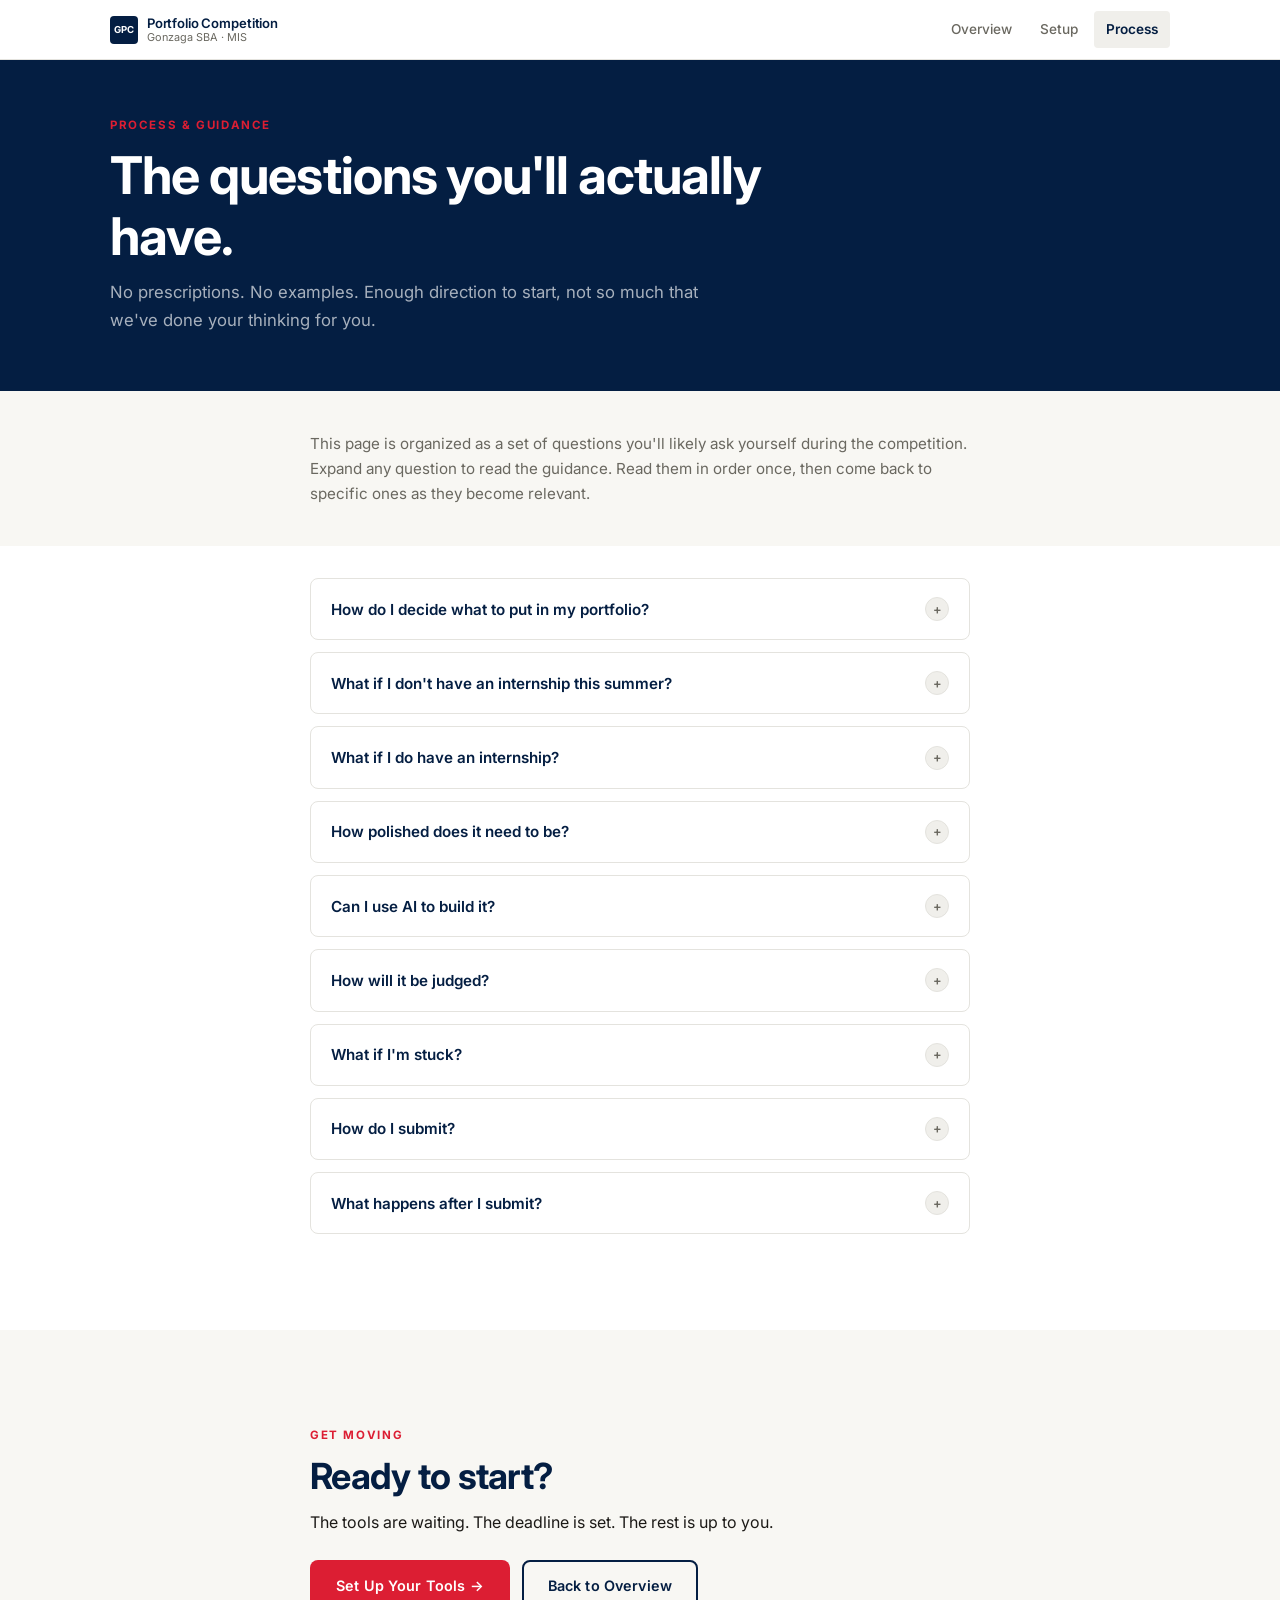
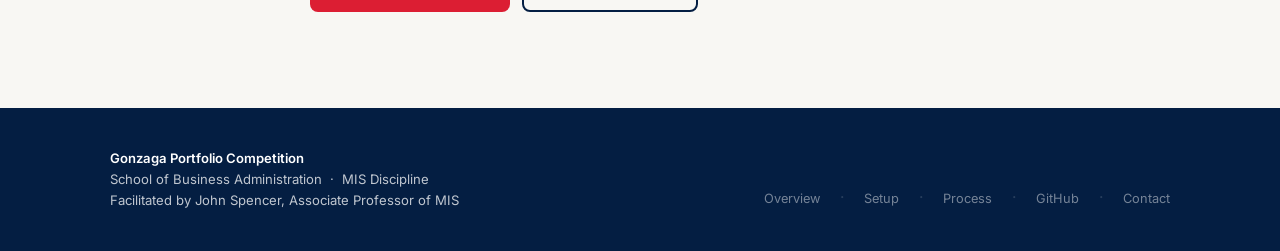
==== process.html @ 70450b55 "Initial build: three-page Gonzaga Portfolio Competition site - index.html: full landing page with he" ====
<!DOCTYPE html>
<html lang="en">
<head>
  <meta charset="UTF-8">
  <meta name="viewport" content="width=device-width, initial-scale=1.0">
  <title>Process &amp; Guidance — Gonzaga Portfolio Competition</title>
  <meta name="description" content="Answers to the questions you'll actually have. How to decide what to build, what counts as polished, how to use AI, and how to submit.">
  <link rel="preconnect" href="https://fonts.googleapis.com">
  <link rel="preconnect" href="https://fonts.gstatic.com" crossorigin>
  <link href="https://fonts.googleapis.com/css2?family=Inter:wght@400;500;600;700&display=swap" rel="stylesheet">
  <link rel="stylesheet" href="css/style.css">
</head>
<body>

<!-- ── Navigation ──────────────────────────────────────────── -->
<nav class="site-nav" aria-label="Site navigation">
  <div class="container nav-inner">
    <a href="index.html" class="nav-logo" aria-label="Gonzaga Portfolio Competition home">
      <div class="nav-logo-mark" aria-hidden="true"><span>GPC</span></div>
      <div class="nav-logo-text">
        Portfolio Competition
        <small>Gonzaga SBA · MIS</small>
      </div>
    </a>
    <button class="nav-toggle" aria-expanded="false" aria-controls="nav-links" aria-label="Toggle navigation">
      <svg width="20" height="20" viewBox="0 0 20 20" fill="currentColor" aria-hidden="true">
        <path d="M2 5h16M2 10h16M2 15h16" stroke="currentColor" stroke-width="2" stroke-linecap="round" fill="none"/>
      </svg>
    </button>
    <ul class="nav-links" id="nav-links">
      <li><a href="index.html"   class="nav-link">Overview</a></li>
      <li><a href="setup.html"   class="nav-link">Setup</a></li>
      <li><a href="process.html" class="nav-link" aria-current="page">Process</a></li>
    </ul>
  </div>
</nav>

<main id="main-content">

  <!-- ── Page Hero ─────────────────────────────────────────── -->
  <section class="page-hero">
    <div class="container">
      <span class="section-label">Process &amp; Guidance</span>
      <h1>The questions you'll actually have.</h1>
      <p class="page-hero-sub">
        No prescriptions. No examples. Enough direction to start, not so much
        that we've done your thinking for you.
      </p>
    </div>
  </section>

  <!-- ── Intro Note ────────────────────────────────────────── -->
  <section class="section section--cream" style="padding-block: 2.5rem;">
    <div class="container-narrow">
      <p style="font-size:.95rem; color:var(--gray-600);">
        This page is organized as a set of questions you'll likely ask yourself during the competition.
        Expand any question to read the guidance. Read them in order once, then come back to specific
        ones as they become relevant.
      </p>
    </div>
  </section>

  <!-- ── FAQ Accordion ─────────────────────────────────────── -->
  <section class="section" id="faq" style="padding-top: 2rem;">
    <div class="container-narrow">
      <div class="faq-list">

        <!-- Q1 -->
        <details class="faq-item" id="what-to-include">
          <summary class="faq-q">
            <span>How do I decide what to put in my portfolio?</span>
            <span class="faq-icon" aria-hidden="true">+</span>
          </summary>
          <div class="faq-a">
            <p>
              Start with this question: <em>What do I want someone to think about me after spending
              five minutes on this site?</em> That's your north star. Everything you include either
              supports that answer or it doesn't.
            </p>
            <p>
              A few questions worth sitting with:
            </p>
            <ul>
              <li>What work have you done that you're genuinely proud of — not just "it was fine" but actually proud?</li>
              <li>What problems have you solved that took real thinking?</li>
              <li>What are you curious about right now, that a stranger might find interesting or surprising?</li>
              <li>What do you want to learn this summer? Could that learning process itself be a portfolio piece?</li>
            </ul>
            <p>
              You don't need a lot of pieces. You need a few pieces that are honest, specific, and
              well-documented. A single project explained clearly is stronger than five projects
              summarized vaguely.
            </p>
            <div class="callout callout--story">
              <div class="callout-label">📌 Intentional lack of examples</div>
              <p>
                We are not providing example portfolios. Looking at examples before you've done
                your own thinking anchors you to someone else's decisions. Figure out what
                <em>you</em> would build first, then look at examples for execution techniques —
                not direction.
              </p>
            </div>
          </div>
        </details>

        <!-- Q2 -->
        <details class="faq-item" id="no-internship">
          <summary class="faq-q">
            <span>What if I don't have an internship this summer?</span>
            <span class="faq-icon" aria-hidden="true">+</span>
          </summary>
          <div class="faq-a">
            <p>
              Then you build a passion project — and it's equally valid for this competition. Equally.
            </p>
            <p>
              A passion project is something you build because you're genuinely curious about a
              problem or question. It could be:
            </p>
            <ul>
              <li>Analyzing a dataset about something you care about and publishing your findings</li>
              <li>Building a tool that solves a real problem in your life or community</li>
              <li>Learning a skill (a programming language, a design tool, a framework) and documenting the process</li>
              <li>Exploring a question — economic, social, technical — and writing up what you found</li>
            </ul>
            <p>
              The test isn't "did I have a professional sponsor?" The test is "did I do real work, think
              hard, and document it honestly?" Passion projects often show <em>more</em> initiative than
              internship documentation because they're entirely self-directed.
            </p>
            <p>
              Start by getting curious. What's a problem you've encountered recently that you wanted to understand
              better? That's usually the best starting point.
            </p>
          </div>
        </details>

        <!-- Q3 -->
        <details class="faq-item" id="internship">
          <summary class="faq-q">
            <span>What if I do have an internship?</span>
            <span class="faq-icon" aria-hidden="true">+</span>
          </summary>
          <div class="faq-a">
            <p>
              Great — now you need to be thoughtful about what you can share publicly.
            </p>
            <p>
              <strong>Check with your employer first.</strong> Many companies have NDAs or confidentiality
              policies that restrict what you can publish. Read anything you signed when you started. When
              in doubt, ask your supervisor or HR: "I'm building a portfolio project — is there a policy
              about what I can share publicly from my work here?"
            </p>
            <p>
              Most employers are supportive of students building portfolios, especially if you:
            </p>
            <ul>
              <li>Anonymize sensitive data (remove client names, internal figures, proprietary details)</li>
              <li>Describe the <em>type</em> of work rather than exposing the <em>specifics</em></li>
              <li>Focus on your thinking process and contribution, not the company's confidential information</li>
              <li>Get explicit approval before publishing anything that references the company</li>
            </ul>
            <p>
              A well-documented case study that anonymizes client details can actually demonstrate
              more sophistication than raw screenshots — it shows you understand the professional
              context of what you're sharing.
            </p>
          </div>
        </details>

        <!-- Q4 -->
        <details class="faq-item" id="polish">
          <summary class="faq-q">
            <span>How polished does it need to be?</span>
            <span class="faq-icon" aria-hidden="true">+</span>
          </summary>
          <div class="faq-a">
            <p>
              Here's the principle: <strong>more work you do, the simpler it needs to look.</strong>
            </p>
            <p>
              A portfolio loaded with animations, gradients, and clutter usually signals that the
              creator is compensating for the absence of real content. A clean, spare portfolio with
              strong work underneath it signals confidence. It says: <em>the work is what matters here.</em>
            </p>
            <p>
              Polished doesn't mean elaborate. It means:
            </p>
            <ul>
              <li>Everything loads</li>
              <li>Nothing is broken on mobile</li>
              <li>Text is readable — good contrast, reasonable font size</li>
              <li>The structure is clear — a reviewer can find what they're looking for</li>
              <li>You've written enough context that the work speaks for itself</li>
            </ul>
            <p>
              The last point is the one most people skip. A portfolio piece without context is just
              a screenshot. Tell the reviewer: what was the problem, what did you do, what happened,
              what did you learn. Four sentences is often enough.
            </p>
          </div>
        </details>

        <!-- Q5 -->
        <details class="faq-item" id="ai-use">
          <summary class="faq-q">
            <span>Can I use AI to build it?</span>
            <span class="faq-icon" aria-hidden="true">+</span>
          </summary>
          <div class="faq-a">
            <p>
              Yes — and you should. Here's the honest framing:
            </p>
            <p>
              <strong>AI amplifies the work you put in.</strong> If you've thought hard about what
              you want to build, who you are, and what you want to communicate — AI will help you
              execute that faster and better than you could alone. If you haven't done that thinking,
              AI will produce generic output that communicates nothing about you specifically.
            </p>
            <p>
              AI is a collaborator, not a substitute for judgment. It can:
            </p>
            <ul>
              <li>Write and debug HTML/CSS you direct it to write</li>
              <li>Suggest structure when you describe what you're trying to communicate</li>
              <li>Help you refine language when you've already said what you mean</li>
              <li>Explain concepts and errors when you're stuck</li>
            </ul>
            <p>
              What it cannot do: decide what's interesting about you, figure out what you actually
              built, or produce something honest without honest input. The thinking is still yours.
            </p>
            <p>
              Reviewers will be evaluating authenticity and clarity of thought. Work that reads as
              generic AI output without real substance will be recognized as exactly that.
            </p>
          </div>
        </details>

        <!-- Q6 -->
        <details class="faq-item" id="judging">
          <summary class="faq-q">
            <span>How will it be judged?</span>
            <span class="faq-icon" aria-hidden="true">+</span>
          </summary>
          <div class="faq-a">
            <!-- TODO: Confirm reviewer composition — faculty / alumni / students — and update this section -->
            <p>
              Reviewers will include a mix of faculty, alumni, and/or students (composition to be confirmed).
              Each category is evaluated on its own criteria, but across all categories reviewers will be
              looking for:
            </p>
            <ul>
              <li><strong>Clarity of thinking</strong> — is it clear what you did, why, and what happened?</li>
              <li><strong>Quality of execution</strong> — does it work? Is it coherent? Does it reflect care?</li>
              <li><strong>Authenticity</strong> — does this feel like a real person's real work, or a performance?</li>
              <li><strong>Communication</strong> — does the portfolio tell a story that a stranger can follow?</li>
            </ul>
            <p>
              For each category specifically:
            </p>
            <ul>
              <li><strong>Best Professional Portfolio:</strong> Evidence of real impact, professional quality deliverables, clear client or project context</li>
              <li><strong>Best Professional + Personal Mix:</strong> Balance and authenticity — does the mix feel intentional and genuinely revealing of who you are?</li>
              <li><strong>Best Designed:</strong> Visual hierarchy, typography, layout, mobile experience — design as communication, not decoration</li>
              <li><strong>Deepest Problem-Solving:</strong> Is the problem real and hard? Is the approach rigorous or creative? Is the work documented in a way that shows thinking, not just output?</li>
            </ul>
          </div>
        </details>

        <!-- Q7 -->
        <details class="faq-item" id="stuck">
          <summary class="faq-q">
            <span>What if I'm stuck?</span>
            <span class="faq-icon" aria-hidden="true">+</span>
          </summary>
          <div class="faq-a">
            <p>
              Being stuck is a normal state. Here's a productive sequence:
            </p>
            <ol>
              <li>
                <strong>Ask Claude Code.</strong> Describe what you're trying to do, what you've tried,
                and what the result was. Be specific. Vague questions get vague answers.
              </li>
              <li>
                <strong>Search the web.</strong> If you hit a technical error, copy the exact error message
                into Google. If you have a conceptual question, try phrasing it several different ways.
                Stack Overflow and GitHub Docs are excellent resources.
              </li>
              <li>
                <strong>Ask a peer.</strong> Not "can you do this for me" but "I'm trying to X, I've tried
                Y and Z, and I'm stuck — does this make sense to you?" Explaining a problem out loud
                often solves it.
              </li>
              <li>
                <strong>Take a break and come back.</strong> This is not a platitude — many problems that
                feel unsolvable after 30 minutes resolve themselves after sleep.
              </li>
            </ol>
            <p>
              The discomfort of being stuck is not a sign you're doing it wrong. It's the feeling
              of learning. Every professional developer gets stuck multiple times a day.
            </p>
          </div>
        </details>

        <!-- Q8 -->
        <details class="faq-item" id="submission">
          <summary class="faq-q">
            <span>How do I submit?</span>
            <span class="faq-icon" aria-hidden="true">+</span>
          </summary>
          <div class="faq-a">
            <!-- TODO: Replace with actual submission mechanism — form, email, or GitHub PR -->
            <!-- TODO: Confirm exact deadline (start of fall semester) -->
            <p>
              Submit your GitHub Pages URL (e.g., <code>https://your-username.github.io</code>) via
              [submission form / email — details to be confirmed]. Check back here before the deadline
              for the final submission instructions.
            </p>
            <p>
              When you submit, you'll also indicate which category you're entering. If your portfolio
              could reasonably compete in multiple categories, you may note your primary and secondary
              preference.
            </p>
            <p>
              <strong>Deadline:</strong> Start of fall semester [exact date to be confirmed].
            </p>
            <p>
              There are no extensions. The deadline is the deadline. If you haven't launched
              something by then, you haven't submitted — and the goal of launching something is more
              important than waiting until it's perfect.
            </p>
          </div>
        </details>

        <!-- Q9 -->
        <details class="faq-item" id="after-submission">
          <summary class="faq-q">
            <span>What happens after I submit?</span>
            <span class="faq-icon" aria-hidden="true">+</span>
          </summary>
          <div class="faq-a">
            <!-- TODO: Confirm review timeline and celebration event details -->
            <p>
              After the submission deadline, reviewers will evaluate entries against the criteria for
              each category. Review will happen within a few weeks of the deadline — exact timeline
              to be confirmed.
            </p>
            <p>
              Winners will be announced at a celebratory event (details to be confirmed) shortly after
              the review period. All entrants are invited.
            </p>
            <p>
              But here's what's true regardless of the outcome: you built something, you shipped it,
              and you have a live URL. The competition is a frame. The portfolio is the point.
            </p>
          </div>
        </details>

      </div><!-- /faq-list -->
    </div>
  </section>

  <!-- ── Bottom CTA ─────────────────────────────────────────── -->
  <section class="section cta-section" id="ready">
    <div class="container-narrow">
      <span class="section-label">Get Moving</span>
      <h2>Ready to start?</h2>
      <p class="mt-sm">
        The tools are waiting. The deadline is set. The rest is up to you.
      </p>
      <div class="hero-cta mt-md">
        <a href="setup.html" class="btn btn--primary">Set Up Your Tools →</a>
        <a href="index.html" class="btn btn--secondary">Back to Overview</a>
      </div>
    </div>
  </section>

</main>

<!-- ── Footer ────────────────────────────────────────────────── -->
<footer class="site-footer">
  <div class="container footer-inner">
    <div class="footer-brand">
      <strong>Gonzaga Portfolio Competition</strong><br>
      School of Business Administration &nbsp;·&nbsp; MIS Discipline<br>
      Facilitated by John Spencer, Associate Professor of MIS
    </div>
    <nav aria-label="Footer navigation">
      <ul class="footer-links">
        <li><a href="index.html">Overview</a></li>
        <li class="footer-divider" aria-hidden="true">·</li>
        <li><a href="setup.html">Setup</a></li>
        <li class="footer-divider" aria-hidden="true">·</li>
        <li><a href="process.html">Process</a></li>
        <li class="footer-divider" aria-hidden="true">·</li>
        <li><a href="#" aria-label="GitHub repository (link coming soon)">GitHub</a></li>
        <li class="footer-divider" aria-hidden="true">·</li>
        <!-- TODO: Replace with actual contact email -->
        <li><a href="mailto:TBD@gonzaga.edu">Contact</a></li>
      </ul>
    </nav>
  </div>
</footer>

<script>
  // Mobile nav toggle
  const toggle = document.querySelector('.nav-toggle');
  const links  = document.getElementById('nav-links');
  if (toggle && links) {
    toggle.addEventListener('click', () => {
      const open = links.classList.toggle('open');
      toggle.setAttribute('aria-expanded', open);
    });
  }
</script>
</body>
</html>
---- css/style.css ----
/* ============================================================
   GONZAGA PORTFOLIO COMPETITION
   Shared Stylesheet — mobile-first
   ============================================================ */

/* ── Custom Properties ─────────────────────────────────────── */
:root {
  --navy:       #041E42;
  --navy-mid:   #0A3270;
  --red:        #DC1E33;
  --red-dk:     #B8172B;
  --cream:      #F8F7F3;
  --gray-50:    #F0EFEB;
  --gray-100:   #E4E3DE;
  --gray-300:   #B2B0A8;
  --gray-600:   #6A6860;
  --gray-800:   #2A2825;
  --text:       #1C1A17;
  --white:      #FFFFFF;

  --font:       'Inter', -apple-system, BlinkMacSystemFont, 'Segoe UI', Roboto, sans-serif;
  --mono:       'JetBrains Mono', 'Fira Code', 'Cascadia Code', 'Consolas', monospace;

  --container:        1100px;
  --container-narrow: 700px;
  --nav-h:            60px;

  --ease: 0.16s ease;

  --shadow-sm: 0 1px 3px rgba(4,30,66,0.08);
  --shadow-md: 0 4px 14px rgba(4,30,66,0.10);
  --shadow-lg: 0 8px 28px rgba(4,30,66,0.14);

  --r-sm: 4px;
  --r-md: 8px;
  --r-lg: 14px;
}

/* ── Reset & Base ──────────────────────────────────────────── */
*, *::before, *::after { box-sizing: border-box; margin: 0; padding: 0; }
html { scroll-behavior: smooth; -webkit-text-size-adjust: 100%; }
body {
  font-family: var(--font);
  font-size: 1rem;
  line-height: 1.65;
  color: var(--text);
  background: var(--white);
  -webkit-font-smoothing: antialiased;
}
img, video { max-width: 100%; display: block; }
a { color: var(--red); text-decoration: underline; text-underline-offset: 3px; }
a:hover { color: var(--red-dk); }
ul, ol { padding-left: 1.4em; }
li { margin-bottom: .35em; }
strong { font-weight: 600; }
::selection { background: rgba(220,30,51,.15); }

/* ── Typography ────────────────────────────────────────────── */
h1, h2, h3, h4 {
  font-weight: 700;
  line-height: 1.18;
  letter-spacing: -.02em;
  color: var(--navy);
}
h1 { font-size: clamp(2rem, 5vw, 3.25rem); }
h2 { font-size: clamp(1.5rem, 3.5vw, 2.25rem); }
h3 { font-size: clamp(1.1rem, 2.5vw, 1.4rem); letter-spacing: -.01em; }
h4 { font-size: 1rem; letter-spacing: 0; }
p { max-width: 68ch; }
p + p { margin-top: .85em; }

/* Section label — small uppercase above a heading */
.section-label {
  display: block;
  font-size: .72rem;
  font-weight: 700;
  letter-spacing: .14em;
  text-transform: uppercase;
  color: var(--red);
  margin-bottom: .6rem;
}

/* ── Layout ────────────────────────────────────────────────── */
.container {
  width: 100%;
  max-width: var(--container);
  margin-inline: auto;
  padding-inline: 1.25rem;
}
.container-narrow {
  width: 100%;
  max-width: var(--container-narrow);
  margin-inline: auto;
  padding-inline: 1.25rem;
}

.section {
  padding-block: 4.5rem;
}
.section--cream { background: var(--cream); }
.section--navy  { background: var(--navy); color: var(--white); }
.section--navy h2, .section--navy h3 { color: var(--white); }
.section--navy .section-label { color: rgba(255,255,255,.55); }

.section-header { margin-bottom: 2.5rem; }
.section-header p { margin-top: .75rem; color: var(--gray-600); font-size: 1.05rem; }
.section--navy .section-header p { color: rgba(255,255,255,.65); }

@media (min-width: 768px) { .section { padding-block: 6rem; } }

/* ── Navigation ────────────────────────────────────────────── */
.site-nav {
  position: sticky;
  top: 0;
  z-index: 100;
  background: var(--white);
  border-bottom: 1.5px solid var(--gray-100);
  height: var(--nav-h);
}
.nav-inner {
  display: flex;
  align-items: center;
  justify-content: space-between;
  height: 100%;
}
.nav-logo {
  display: flex;
  align-items: center;
  gap: .55rem;
  text-decoration: none;
  color: var(--navy);
}
.nav-logo-mark {
  width: 28px; height: 28px;
  background: var(--navy);
  border-radius: var(--r-sm);
  display: flex; align-items: center; justify-content: center;
  flex-shrink: 0;
}
.nav-logo-mark span {
  color: var(--white);
  font-size: .6rem;
  font-weight: 700;
  letter-spacing: .03em;
}
.nav-logo-text {
  font-size: .82rem;
  font-weight: 600;
  letter-spacing: -.01em;
  line-height: 1.25;
}
.nav-logo-text small {
  display: block;
  font-size: .68rem;
  font-weight: 400;
  color: var(--gray-600);
  letter-spacing: 0;
}
.nav-links {
  display: flex;
  align-items: center;
  gap: .25rem;
  list-style: none;
  padding: 0;
}
.nav-links li { margin: 0; }
.nav-link {
  display: block;
  padding: .45rem .75rem;
  font-size: .85rem;
  font-weight: 500;
  color: var(--gray-600);
  text-decoration: none;
  border-radius: var(--r-sm);
  transition: color var(--ease), background var(--ease);
}
.nav-link:hover { color: var(--navy); background: var(--gray-50); }
.nav-link[aria-current="page"] {
  color: var(--navy);
  background: var(--gray-50);
  font-weight: 600;
}
.nav-toggle {
  display: none;
  background: none;
  border: none;
  cursor: pointer;
  padding: .5rem;
  color: var(--navy);
}
@media (max-width: 600px) {
  .nav-links { display: none; flex-direction: column; gap: 0; position: absolute; top: var(--nav-h); left: 0; right: 0; background: var(--white); border-bottom: 1.5px solid var(--gray-100); padding: .5rem 1.25rem 1rem; }
  .nav-links.open { display: flex; }
  .nav-toggle { display: flex; }
  .site-nav { position: sticky; }
}

/* ── Buttons ────────────────────────────────────────────────── */
.btn {
  display: inline-flex;
  align-items: center;
  gap: .5rem;
  padding: .75rem 1.5rem;
  font-family: var(--font);
  font-size: .9rem;
  font-weight: 600;
  letter-spacing: .01em;
  border-radius: var(--r-md);
  border: 2px solid transparent;
  cursor: pointer;
  text-decoration: none;
  transition: background var(--ease), color var(--ease), border-color var(--ease), transform var(--ease), box-shadow var(--ease);
}
.btn:hover { transform: translateY(-1px); }
.btn--primary { background: var(--red); color: var(--white); }
.btn--primary:hover { background: var(--red-dk); color: var(--white); }
.btn--secondary { background: transparent; color: var(--navy); border-color: var(--navy); }
.btn--secondary:hover { background: var(--navy); color: var(--white); }
.btn--white { background: var(--white); color: var(--navy); }
.btn--white:hover { background: var(--gray-50); color: var(--navy); }
.btn--ghost { background: transparent; color: var(--white); border-color: rgba(255,255,255,.5); }
.btn--ghost:hover { border-color: var(--white); background: rgba(255,255,255,.08); }

/* ── Hero ───────────────────────────────────────────────────── */
.hero {
  background: var(--navy);
  color: var(--white);
  padding-block: 5rem 4rem;
  position: relative;
  overflow: hidden;
}
.hero::after {
  content: '';
  position: absolute;
  inset: 0;
  background: radial-gradient(ellipse at 80% 50%, rgba(220,30,51,.12) 0%, transparent 65%);
  pointer-events: none;
}
.hero-inner { position: relative; z-index: 1; }
.hero-label {
  display: inline-flex;
  align-items: center;
  gap: .5rem;
  font-size: .72rem;
  font-weight: 700;
  letter-spacing: .14em;
  text-transform: uppercase;
  color: rgba(255,255,255,.5);
  margin-bottom: 1.25rem;
}
.hero-label::before {
  content: '';
  display: block;
  width: 24px; height: 2px;
  background: var(--red);
  flex-shrink: 0;
}
.hero h1 {
  color: var(--white);
  margin-bottom: 1.25rem;
  max-width: 16ch;
}
.hero-sub {
  font-size: clamp(1rem, 2vw, 1.2rem);
  color: rgba(255,255,255,.7);
  max-width: 52ch;
  margin-bottom: 2.25rem;
  line-height: 1.6;
}
.hero-cta {
  display: flex;
  flex-wrap: wrap;
  gap: .75rem;
  align-items: center;
}
@media (min-width: 768px) {
  .hero { padding-block: 7rem 5.5rem; }
}

/* ── Category Cards ─────────────────────────────────────────── */
.categories-grid {
  display: grid;
  grid-template-columns: 1fr;
  gap: 1rem;
}
@media (min-width: 540px) { .categories-grid { grid-template-columns: repeat(2, 1fr); } }
@media (min-width: 900px) { .categories-grid { grid-template-columns: repeat(3, 1fr); } }

.category-card {
  background: var(--white);
  border: 1.5px solid var(--gray-100);
  border-radius: var(--r-lg);
  padding: 1.5rem;
  position: relative;
  transition: box-shadow var(--ease), border-color var(--ease), transform var(--ease);
}
.category-card:hover {
  box-shadow: var(--shadow-md);
  border-color: var(--gray-300);
  transform: translateY(-2px);
}
.category-card::before {
  content: '';
  position: absolute;
  top: 0; left: 0; right: 0;
  height: 3px;
  background: var(--red);
  border-radius: var(--r-lg) var(--r-lg) 0 0;
  opacity: 0;
  transition: opacity var(--ease);
}
.category-card:hover::before { opacity: 1; }
.category-card--placeholder {
  border-style: dashed;
  border-color: var(--gray-300);
  background: var(--gray-50);
}
.card-num {
  font-size: .72rem;
  font-weight: 700;
  letter-spacing: .1em;
  text-transform: uppercase;
  color: var(--red);
  margin-bottom: .5rem;
}
.card-title {
  font-size: 1.05rem;
  font-weight: 700;
  color: var(--navy);
  margin-bottom: .6rem;
  line-height: 1.3;
}
.card-desc {
  font-size: .88rem;
  color: var(--gray-600);
  line-height: 1.6;
  max-width: none;
}

/* ── Timeline ───────────────────────────────────────────────── */
.timeline {
  display: flex;
  flex-direction: column;
  gap: 0;
  position: relative;
  padding-left: 2.25rem;
}
.timeline::before {
  content: '';
  position: absolute;
  left: .65rem;
  top: .65rem;
  bottom: 1.5rem;
  width: 2px;
  background: rgba(255,255,255,.2);
}
.timeline-node {
  position: relative;
  padding-left: 1.5rem;
  padding-bottom: 2.25rem;
}
.timeline-node:last-child { padding-bottom: 0; }
.timeline-node::before {
  content: '';
  position: absolute;
  left: -1.6rem;
  top: .35rem;
  width: 12px; height: 12px;
  border-radius: 50%;
  background: var(--red);
  border: 2px solid rgba(255,255,255,.25);
}
.timeline-node.active::before {
  width: 16px; height: 16px;
  left: -1.72rem;
  top: .25rem;
  background: var(--red);
  border-color: var(--white);
  box-shadow: 0 0 0 3px rgba(220,30,51,.3);
}
.timeline-step {
  font-size: .72rem;
  font-weight: 700;
  letter-spacing: .1em;
  text-transform: uppercase;
  color: rgba(255,255,255,.45);
  margin-bottom: .25rem;
}
.timeline-title {
  font-size: 1.1rem;
  font-weight: 700;
  color: var(--white);
  margin-bottom: .35rem;
  letter-spacing: -.01em;
}
.timeline-desc {
  font-size: .88rem;
  color: rgba(255,255,255,.6);
  max-width: 44ch;
}

@media (min-width: 768px) {
  .timeline {
    flex-direction: row;
    padding-left: 0;
    padding-top: 2.5rem;
    align-items: flex-start;
    gap: 0;
  }
  .timeline::before {
    top: .65rem;
    left: 0; right: 0;
    bottom: auto;
    width: auto;
    height: 2px;
  }
  .timeline-node {
    flex: 1;
    padding-left: 0;
    padding-bottom: 0;
    padding-top: 1.5rem;
  }
  .timeline-node::before {
    left: 0;
    top: -1.8rem;
  }
  .timeline-node.active::before {
    left: -.125rem;
    top: -1.95rem;
  }
}

/* ── Pedagogy ───────────────────────────────────────────────── */
.pedagogy-grid {
  display: grid;
  grid-template-columns: 1fr;
  gap: 1.5rem;
}
@media (min-width: 600px) { .pedagogy-grid { grid-template-columns: repeat(2, 1fr); } }

.pedagogy-item {
  display: flex;
  gap: 1rem;
  align-items: flex-start;
}
.pedagogy-icon {
  width: 40px; height: 40px;
  border-radius: var(--r-md);
  background: var(--gray-50);
  border: 1.5px solid var(--gray-100);
  display: flex; align-items: center; justify-content: center;
  font-size: 1.1rem;
  flex-shrink: 0;
}
.pedagogy-body h4 { color: var(--navy); font-size: .95rem; margin-bottom: .3rem; }
.pedagogy-body p  { font-size: .88rem; color: var(--gray-600); max-width: none; }

/* ── CTA Section ────────────────────────────────────────────── */
.cta-section { background: var(--cream); }
.cta-grid {
  display: grid;
  grid-template-columns: 1fr;
  gap: 1rem;
}
@media (min-width: 640px) { .cta-grid { grid-template-columns: repeat(2, 1fr); } }

.cta-card {
  background: var(--white);
  border: 1.5px solid var(--gray-100);
  border-radius: var(--r-lg);
  padding: 2rem;
  display: flex;
  flex-direction: column;
  gap: 1rem;
  transition: box-shadow var(--ease);
}
.cta-card:hover { box-shadow: var(--shadow-md); }
.cta-card h3 { font-size: 1.15rem; }
.cta-card p  { font-size: .9rem; color: var(--gray-600); flex: 1; }

/* ── Footer ─────────────────────────────────────────────────── */
.site-footer {
  background: var(--navy);
  color: rgba(255,255,255,.55);
  padding-block: 2.5rem;
}
.footer-inner {
  display: flex;
  flex-direction: column;
  gap: 1.25rem;
}
.footer-brand {
  font-size: .82rem;
  color: rgba(255,255,255,.75);
  line-height: 1.6;
}
.footer-brand strong { color: var(--white); }
.footer-links {
  display: flex;
  flex-wrap: wrap;
  gap: .5rem 1.25rem;
  list-style: none;
  padding: 0;
}
.footer-links li { margin: 0; }
.footer-links a {
  font-size: .8rem;
  color: rgba(255,255,255,.45);
  text-decoration: none;
  transition: color var(--ease);
}
.footer-links a:hover { color: rgba(255,255,255,.85); }
.footer-divider { color: rgba(255,255,255,.15); }
@media (min-width: 640px) {
  .footer-inner { flex-direction: row; justify-content: space-between; align-items: flex-end; }
}

/* ── Callout Boxes ──────────────────────────────────────────── */
.callout {
  border-left: 3px solid var(--navy);
  background: var(--gray-50);
  border-radius: 0 var(--r-md) var(--r-md) 0;
  padding: 1rem 1.25rem;
  margin-block: 1.5rem;
  font-size: .9rem;
}
.callout p { max-width: none; margin-top: 0; }
.callout-label {
  display: flex;
  align-items: center;
  gap: .5rem;
  font-size: .72rem;
  font-weight: 700;
  letter-spacing: .1em;
  text-transform: uppercase;
  color: var(--navy);
  margin-bottom: .4rem;
}
.callout--tip  { border-color: var(--red); }
.callout--tip .callout-label { color: var(--red); }
.callout--story { border-color: var(--navy-mid); background: rgba(10,50,112,.05); }
.callout--story .callout-label { color: var(--navy-mid); }

/* ── Setup Steps ────────────────────────────────────────────── */
.steps { display: flex; flex-direction: column; gap: 3.5rem; }

.step {
  display: grid;
  grid-template-columns: 1fr;
  gap: 1.25rem;
}
.step-header {
  display: flex;
  align-items: flex-start;
  gap: 1rem;
}
.step-num {
  width: 2.5rem; height: 2.5rem;
  border-radius: 50%;
  background: var(--navy);
  color: var(--white);
  font-size: .85rem;
  font-weight: 700;
  display: flex; align-items: center; justify-content: center;
  flex-shrink: 0;
}
.step-meta { flex: 1; }
.step-meta h3 { margin-bottom: .15rem; }
.step-time {
  font-size: .75rem;
  color: var(--gray-600);
  font-weight: 500;
}
.step-body { font-size: .95rem; }
.step-body p + p { margin-top: .75rem; }
.step-body ol, .step-body ul { margin-top: .5rem; }
.step-body li { margin-bottom: .5rem; }

/* ── Code Blocks ────────────────────────────────────────────── */
pre {
  background: #0D1117;
  color: #C9D1D9;
  border-radius: var(--r-md);
  padding: 1.1rem 1.25rem;
  overflow-x: auto;
  font-family: var(--mono);
  font-size: .82rem;
  line-height: 1.65;
  margin-block: 1rem;
  border: 1px solid rgba(255,255,255,.06);
}
code {
  font-family: var(--mono);
  font-size: .84em;
  background: var(--gray-50);
  color: var(--navy);
  border: 1px solid var(--gray-100);
  padding: .1em .4em;
  border-radius: var(--r-sm);
}
pre code {
  background: none;
  border: none;
  padding: 0;
  color: inherit;
  font-size: inherit;
}
.code-comment { color: #8B949E; }
.code-key     { color: #79C0FF; }
.code-val     { color: #A5D6FF; }
.code-string  { color: #A8FF80; }

/* ── Checklist ──────────────────────────────────────────────── */
.checklist {
  list-style: none;
  padding: 0;
  display: flex;
  flex-direction: column;
  gap: .6rem;
}
.checklist li {
  display: flex;
  align-items: flex-start;
  gap: .75rem;
  font-size: .9rem;
  margin-bottom: 0;
}
.checklist li::before {
  content: '☐';
  font-size: 1rem;
  color: var(--gray-300);
  flex-shrink: 0;
  line-height: 1.5;
}

/* ── Accordion / FAQ ────────────────────────────────────────── */
.faq-list { display: flex; flex-direction: column; gap: .75rem; }

details.faq-item {
  border: 1.5px solid var(--gray-100);
  border-radius: var(--r-md);
  background: var(--white);
  overflow: hidden;
  transition: box-shadow var(--ease);
}
details.faq-item[open] {
  box-shadow: var(--shadow-sm);
  border-color: var(--gray-300);
}
summary.faq-q {
  display: flex;
  justify-content: space-between;
  align-items: center;
  gap: 1rem;
  padding: 1.1rem 1.25rem;
  font-weight: 600;
  font-size: .95rem;
  color: var(--navy);
  cursor: pointer;
  list-style: none;
  user-select: none;
  transition: background var(--ease);
}
summary.faq-q::-webkit-details-marker { display: none; }
summary.faq-q:hover { background: var(--gray-50); }
details[open] summary.faq-q { background: var(--gray-50); border-bottom: 1.5px solid var(--gray-100); }
.faq-icon {
  width: 1.5rem; height: 1.5rem;
  border-radius: 50%;
  background: var(--gray-50);
  border: 1.5px solid var(--gray-100);
  display: flex; align-items: center; justify-content: center;
  font-size: .8rem;
  color: var(--gray-600);
  flex-shrink: 0;
  transition: background var(--ease), color var(--ease), transform var(--ease);
}
details[open] .faq-icon {
  background: var(--navy);
  border-color: var(--navy);
  color: var(--white);
  transform: rotate(45deg);
}
.faq-a {
  padding: 1.25rem;
  font-size: .92rem;
  color: var(--gray-800);
  line-height: 1.7;
}
.faq-a p + p { margin-top: .75rem; }
.faq-a ul, .faq-a ol { margin-top: .5rem; }
.faq-a li { margin-bottom: .4rem; }

/* ── Page Header ────────────────────────────────────────────── */
.page-hero {
  background: var(--navy);
  padding-block: 3.5rem;
  color: var(--white);
}
.page-hero h1 { color: var(--white); max-width: 20ch; }
.page-hero-sub {
  font-size: 1.05rem;
  color: rgba(255,255,255,.65);
  max-width: 56ch;
  margin-top: .75rem;
  line-height: 1.65;
}

/* ── Opening Frame Box ──────────────────────────────────────── */
.frame-box {
  border: 2px solid var(--navy);
  border-radius: var(--r-lg);
  padding: 2rem;
  margin-bottom: 3.5rem;
  background: var(--white);
  position: relative;
}
.frame-box::before {
  content: 'READ THIS FIRST';
  position: absolute;
  top: -0.65em;
  left: 1.25rem;
  background: var(--white);
  padding-inline: .5rem;
  font-size: .65rem;
  font-weight: 700;
  letter-spacing: .14em;
  color: var(--navy);
}
.frame-box p {
  font-size: .95rem;
  line-height: 1.75;
  max-width: none;
}
.frame-box p + p { margin-top: .8rem; }

/* ── Utilities ──────────────────────────────────────────────── */
.sr-only {
  position: absolute; width: 1px; height: 1px;
  padding: 0; margin: -1px; overflow: hidden;
  clip: rect(0,0,0,0); white-space: nowrap; border: 0;
}
.text-navy  { color: var(--navy); }
.text-red   { color: var(--red);  }
.text-muted { color: var(--gray-600); }
.mt-sm  { margin-top: .75rem; }
.mt-md  { margin-top: 1.5rem; }
.mt-lg  { margin-top: 2.5rem; }
.mb-0   { margin-bottom: 0; }
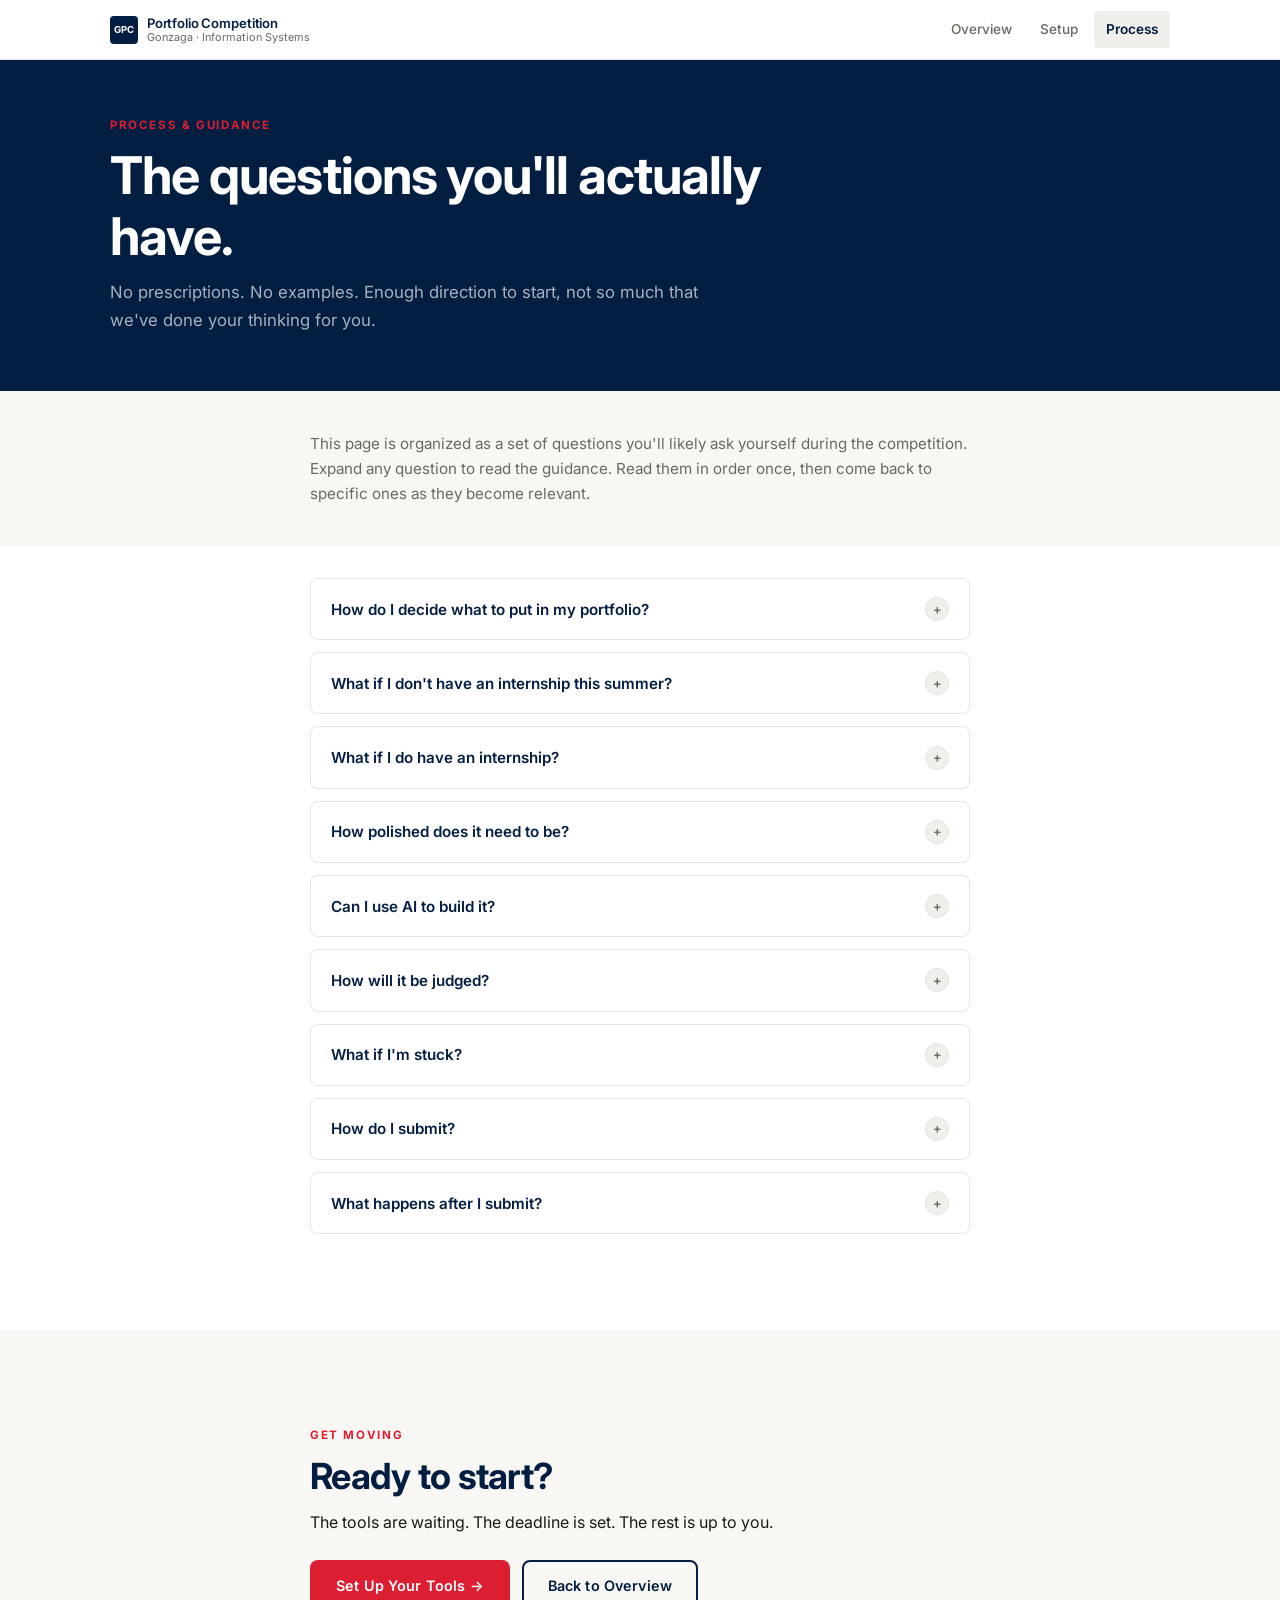
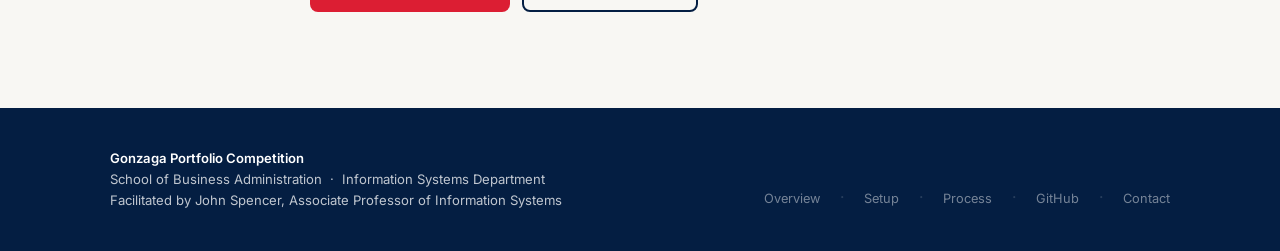
==== commit acec99c7: "Update site for all Gonzaga students, IS Department, team review - All pages: department updated to " ====
--- a/process.html
+++ b/process.html
@@ -19,7 +19,7 @@
       <div class="nav-logo-mark" aria-hidden="true"><span>GPC</span></div>
       <div class="nav-logo-text">
         Portfolio Competition
-        <small>Gonzaga SBA · MIS</small>
+        <small>Gonzaga · Information Systems</small>
       </div>
     </a>
     <button class="nav-toggle" aria-expanded="false" aria-controls="nav-links" aria-label="Toggle navigation">
@@ -244,11 +244,9 @@
             <span class="faq-icon" aria-hidden="true">+</span>
           </summary>
           <div class="faq-a">
-            <!-- TODO: Confirm reviewer composition — faculty / alumni / students — and update this section -->
-            <p>
-              Reviewers will include a mix of faculty, alumni, and/or students (composition to be confirmed).
-              Each category is evaluated on its own criteria, but across all categories reviewers will be
-              looking for:
+            <p>
+              A team will review entries. Each category is evaluated on its own criteria, but across all
+              categories reviewers will be looking for:
             </p>
             <ul>
               <li><strong>Clarity of thinking</strong> — is it clear what you did, why, and what happened?</li>
@@ -385,8 +383,8 @@
   <div class="container footer-inner">
     <div class="footer-brand">
       <strong>Gonzaga Portfolio Competition</strong><br>
-      School of Business Administration &nbsp;·&nbsp; MIS Discipline<br>
-      Facilitated by John Spencer, Associate Professor of MIS
+      School of Business Administration &nbsp;·&nbsp; Information Systems Department<br>
+      Facilitated by John Spencer, Associate Professor of Information Systems
     </div>
     <nav aria-label="Footer navigation">
       <ul class="footer-links">
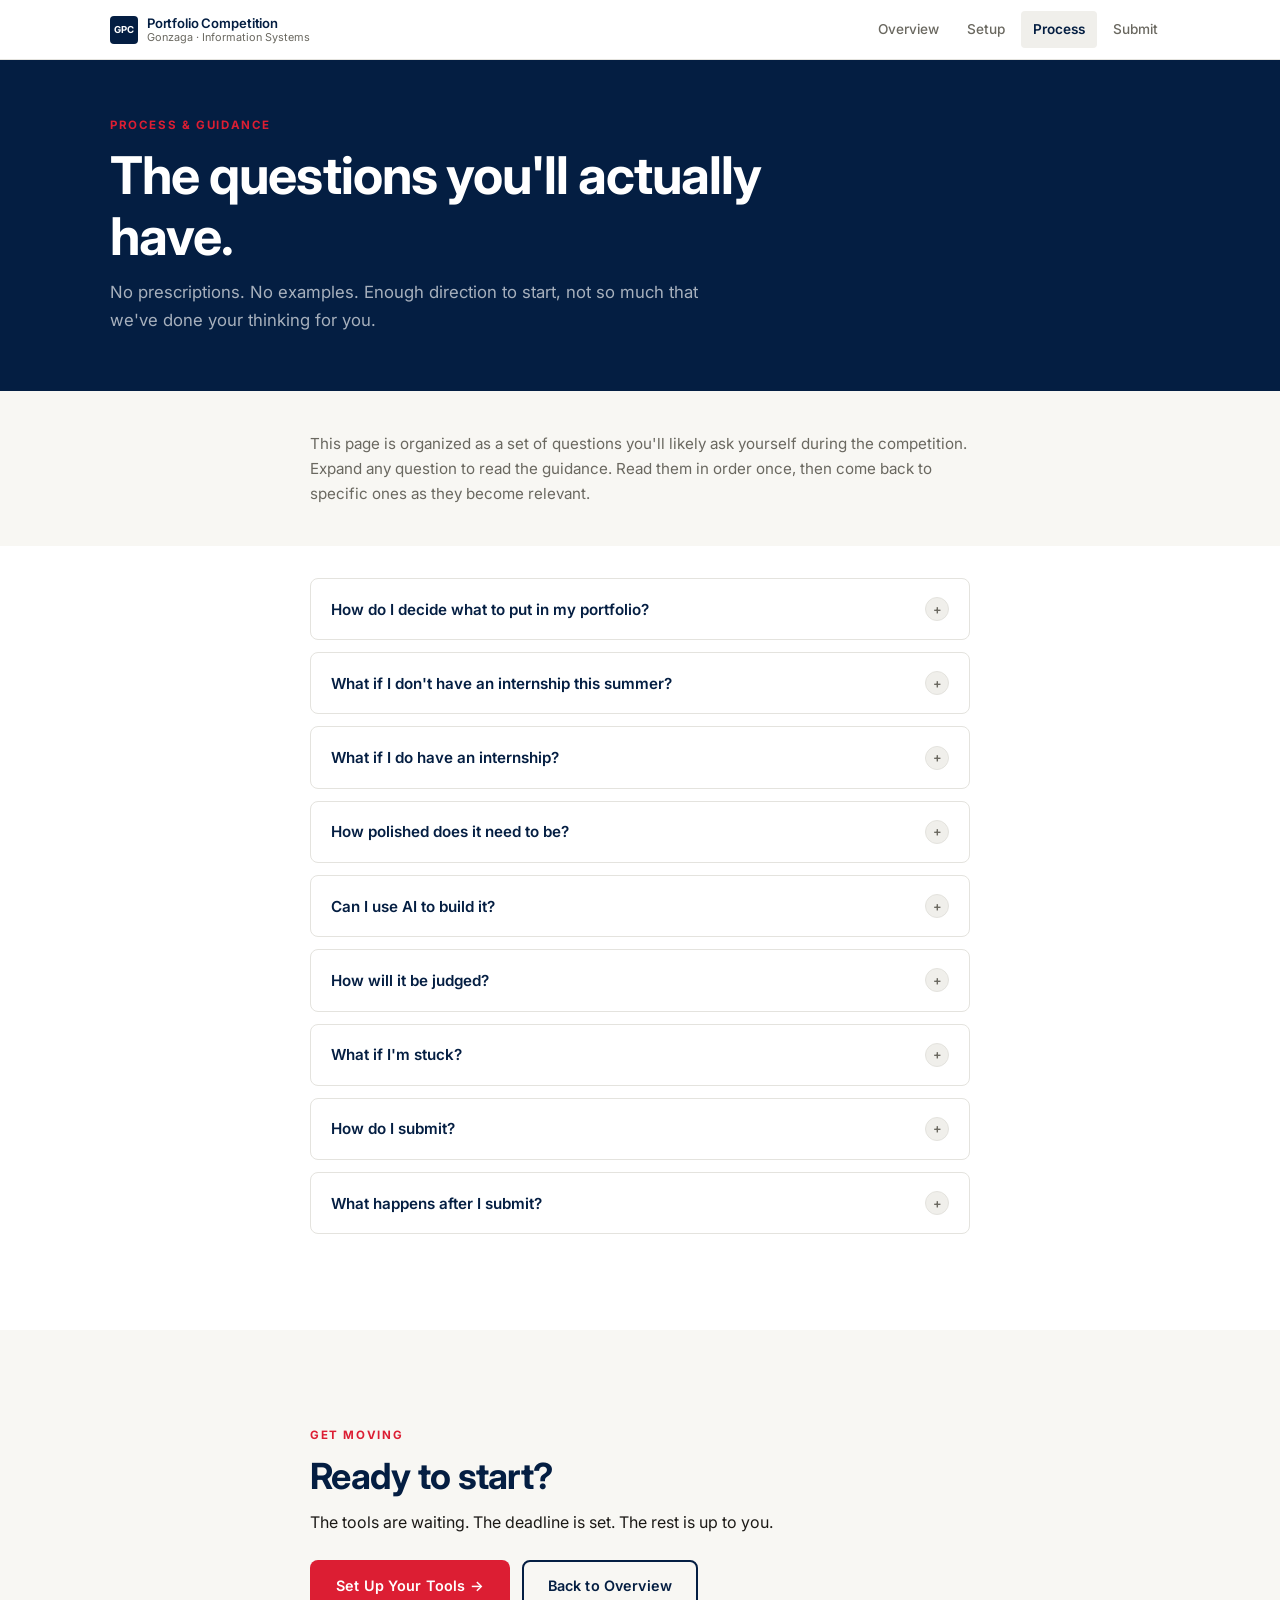
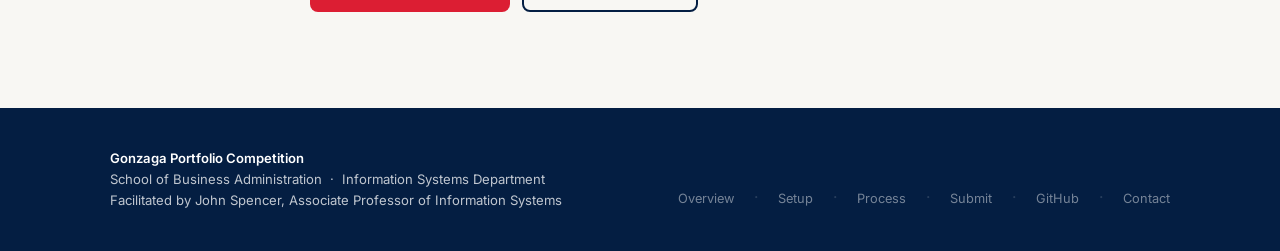
==== commit f091bd27: "Add portfolio submission tool + finalize site from colleague review Checkpoint before adversarial ha" ====
--- a/process.html
+++ b/process.html
@@ -31,6 +31,7 @@
       <li><a href="index.html"   class="nav-link">Overview</a></li>
       <li><a href="setup.html"   class="nav-link">Setup</a></li>
       <li><a href="process.html" class="nav-link" aria-current="page">Process</a></li>
+      <li><a href="submit.html"  class="nav-link">Submit</a></li>
     </ul>
   </div>
 </nav>
@@ -258,10 +259,10 @@
               For each category specifically:
             </p>
             <ul>
-              <li><strong>Best Professional Portfolio:</strong> Evidence of real impact, professional quality deliverables, clear client or project context</li>
-              <li><strong>Best Professional + Personal Mix:</strong> Balance and authenticity — does the mix feel intentional and genuinely revealing of who you are?</li>
-              <li><strong>Best Designed:</strong> Visual hierarchy, typography, layout, mobile experience — design as communication, not decoration</li>
-              <li><strong>Deepest Problem-Solving:</strong> Is the problem real and hard? Is the approach rigorous or creative? Is the work documented in a way that shows thinking, not just output?</li>
+              <li><strong>Business:</strong> Evidence of real impact, professional-quality deliverables, clear client or project context</li>
+              <li><strong>Personal:</strong> Passion projects and who you are beyond a résumé — does it feel authentic and genuinely revealing of you?</li>
+              <li><strong>Design:</strong> Visual hierarchy, typography, layout, mobile experience — design as communication, not decoration</li>
+              <li><strong>Problem Solving:</strong> Does it actually do something? Is the problem real and hard? Is the approach rigorous or creative, and documented in a way that shows thinking, not just output?</li>
             </ul>
           </div>
         </details>
@@ -310,20 +311,17 @@
             <span class="faq-icon" aria-hidden="true">+</span>
           </summary>
           <div class="faq-a">
-            <!-- TODO: Replace with actual submission mechanism — form, email, or GitHub PR -->
-            <!-- TODO: Confirm exact deadline (start of fall semester) -->
-            <p>
-              Submit your GitHub Pages URL (e.g., <code>https://your-username.github.io</code>) via
-              [submission form / email — details to be confirmed]. Check back here before the deadline
-              for the final submission instructions.
-            </p>
-            <p>
-              When you submit, you'll also indicate which category you're entering. If your portfolio
-              could reasonably compete in multiple categories, you may note your primary and secondary
-              preference.
-            </p>
-            <p>
-              <strong>Deadline:</strong> Start of fall semester [exact date to be confirmed].
+            <p>
+              Submit through the <a href="submit.html">submission form</a>. You'll enter your name,
+              email, your live portfolio URL (e.g., <code>https://your-username.github.io</code>), the
+              category you're entering, and a short note on what you learned and how you grew.
+            </p>
+            <p>
+              You submit <strong>one category per entry</strong>. If your portfolio could reasonably
+              compete in more than one category, just submit the form again for each — it takes a minute.
+            </p>
+            <p>
+              <strong>Deadline:</strong> August 24, 2026, at 11:59pm Pacific.
             </p>
             <p>
               There are no extensions. The deadline is the deadline. If you haven't launched
@@ -394,6 +392,8 @@
         <li class="footer-divider" aria-hidden="true">·</li>
         <li><a href="process.html">Process</a></li>
         <li class="footer-divider" aria-hidden="true">·</li>
+        <li><a href="submit.html">Submit</a></li>
+        <li class="footer-divider" aria-hidden="true">·</li>
         <li><a href="#" aria-label="GitHub repository (link coming soon)">GitHub</a></li>
         <li class="footer-divider" aria-hidden="true">·</li>
         <!-- TODO: Replace with actual contact email -->
--- a/css/style.css
+++ b/css/style.css
@@ -284,7 +284,7 @@
   gap: 1rem;
 }
 @media (min-width: 540px) { .categories-grid { grid-template-columns: repeat(2, 1fr); } }
-@media (min-width: 900px) { .categories-grid { grid-template-columns: repeat(3, 1fr); } }
+@media (min-width: 900px) { .categories-grid { grid-template-columns: repeat(4, 1fr); } }
 
 .category-card {
   background: var(--white);
@@ -310,11 +310,6 @@
   transition: opacity var(--ease);
 }
 .category-card:hover::before { opacity: 1; }
-.category-card--placeholder {
-  border-style: dashed;
-  border-color: var(--gray-300);
-  background: var(--gray-50);
-}
 .card-num {
   font-size: .72rem;
   font-weight: 700;
